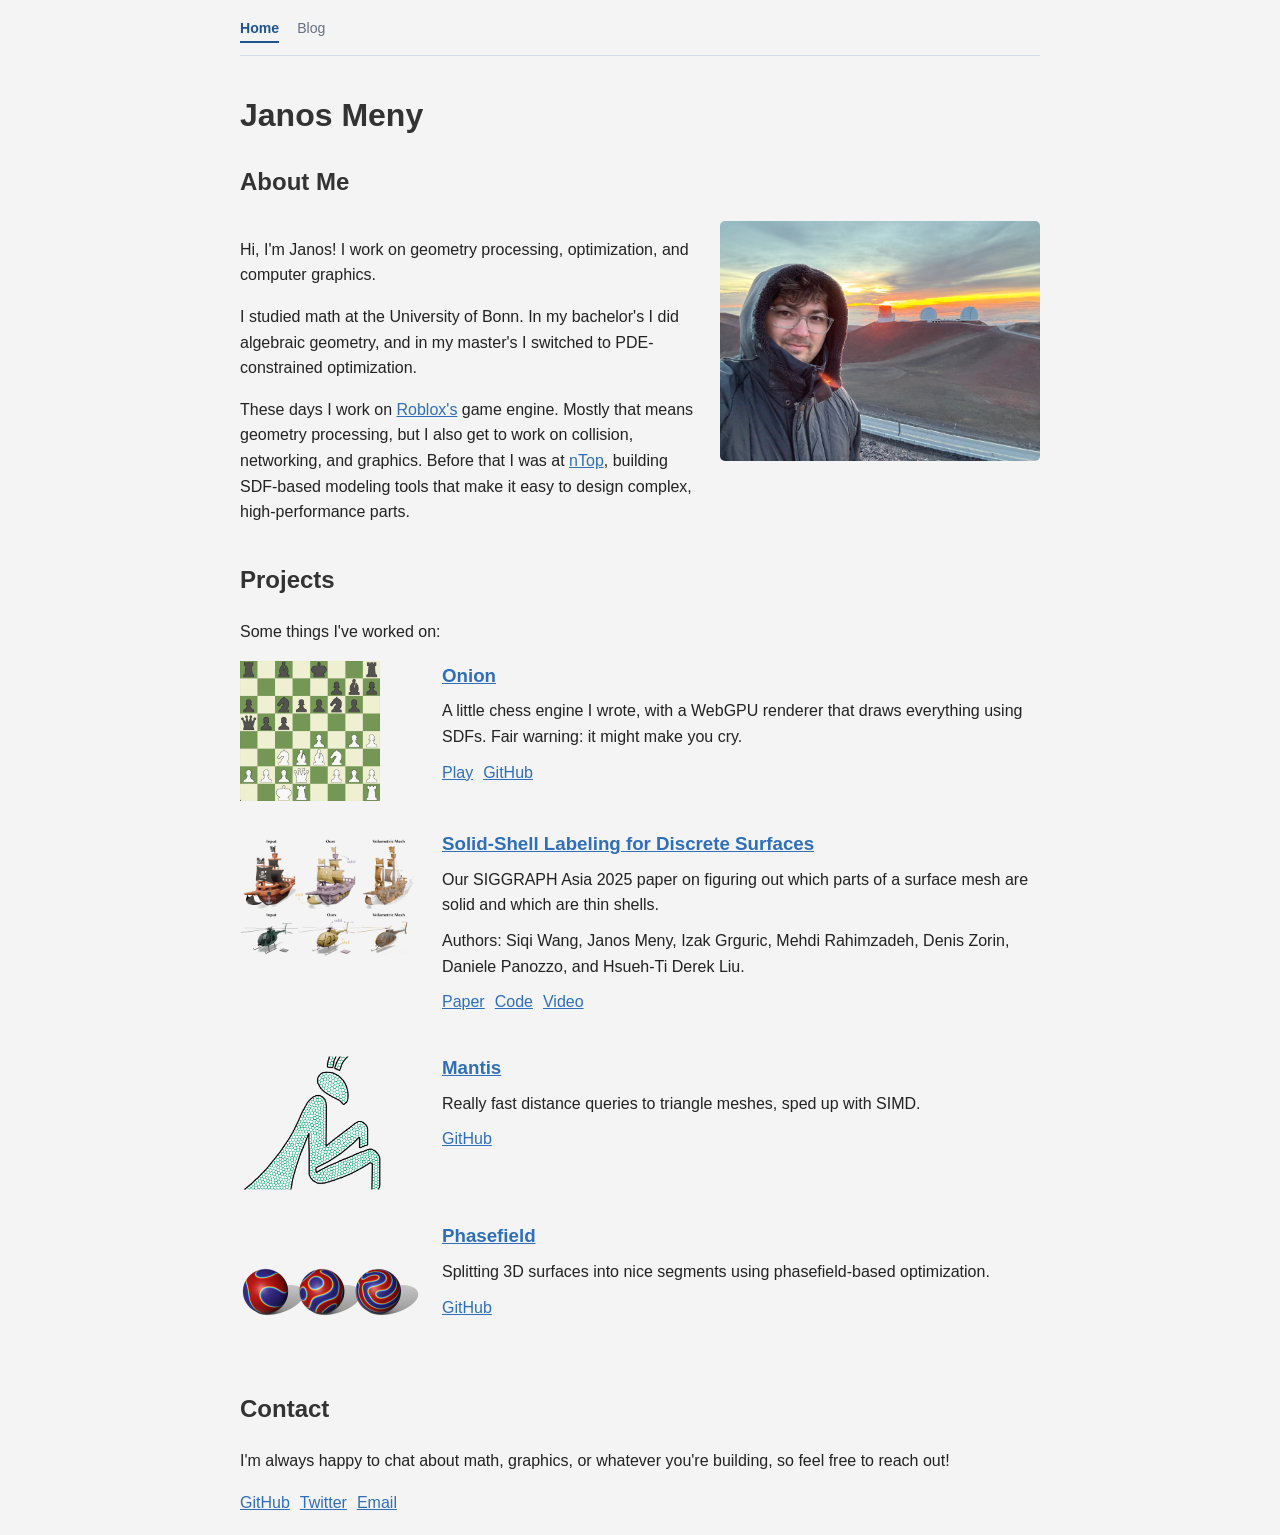
==== index.html @ 4517591b "Make front page copy friendlier Co-Authored-By: Claude Opus 5.5 <noreply@anthropic.com> Claude-Sessi" ====
<!DOCTYPE html>
<html lang="en">
<head>
    <meta charset="UTF-8">
    <meta name="viewport" content="width=device-width, initial-scale=1.0">
    <title>Janos Meny - Personal Website</title>
    <meta name="description" content="Janos Meny - geometry processing, optimization, and computer graphics.">
    <link rel="stylesheet" href="blog/blog.css?v=20260506c">
    <style>
        .about-section {
            display: flex;
            flex-direction: column;
            gap: 20px;
            align-items: center;
        }

        .about-image {
            width: min(100%, 320px);
            border-radius: 5px;
        }

        .project {
            margin-bottom: 28px;
        }

        .project-feature {
            --project-thumb-width: clamp(104px, 28vw, 180px);
            --project-thumb-height: calc(var(--project-thumb-width) * 0.78);
            display: grid;
            grid-template-columns: var(--project-thumb-width) minmax(0, 1fr);
            gap: 16px;
            align-items: flex-start;
        }

        .project-media {
            width: var(--project-thumb-width);
            height: var(--project-thumb-height);
            display: flex;
            align-items: center;
            justify-content: flex-start;
        }

        .project-preview {
            width: 100%;
            height: 100%;
            display: block;
            background: transparent;
            border: none;
            object-fit: contain;
            object-position: left center;
        }

        .project-copy {
            flex: 1;
            min-width: 0;
        }

        .project-copy h3 {
            margin: 0 0 8px;
        }

        .project-copy p {
            margin: 0 0 10px;
        }

        .project-links,
        .social-links {
            display: flex;
            flex-wrap: wrap;
            gap: 10px;
        }

        @media (min-width: 768px) {
            .about-section {
                flex-direction: row;
                align-items: flex-start;
            }

            .project-feature {
                gap: 22px;
            }
        }

        @media (max-width: 380px) {
            .project-feature {
                --project-thumb-width: 92px;
                gap: 12px;
            }
        }
    </style>
</head>
<body>
    <main class="page-shell">
        <nav class="page-nav" aria-label="Primary">
            <div class="nav-group">
                <a class="nav-link active" href="index.html" aria-current="page">Home</a>
                <a class="nav-link" href="blog/index.html">Blog</a>
            </div>
        </nav>

        <h1>Janos Meny</h1>

        <h2>About Me</h2>
        <div class="about-section">
            <div>
                <p>Hi, I'm Janos! I work on geometry processing, optimization, and computer graphics.</p>
                <p>I studied math at the University of Bonn. In my bachelor's I did algebraic geometry, and in my master's I switched to PDE-constrained optimization.</p>
                <p>These days I work on <a href="https://www.roblox.com" target="_blank" rel="noopener noreferrer">Roblox's</a> game engine. Mostly that means geometry processing, but I also get to work on collision, networking, and graphics. Before that I was at <a href="https://ntop.com" target="_blank" rel="noopener noreferrer">nTop</a>, building SDF-based modeling tools that make it easy to design complex, high-performance parts.</p>
            </div>
            <img src="janos_selfi.jpg" alt="Janos Meny" class="about-image">
        </div>

        <h2>Projects</h2>
        <p>Some things I've worked on:</p>

        <div class="project">
            <div class="project-feature">
                <a class="project-media" href="https://janos95.github.io/onion/" target="_blank" rel="noopener noreferrer">
                    <img src="onion_preview.gif" alt="Onion chess preview" class="project-preview">
                </a>
                <div class="project-copy">
                    <h3><a href="https://janos95.github.io/onion/" target="_blank" rel="noopener noreferrer">Onion</a></h3>
                    <p>A little chess engine I wrote, with a WebGPU renderer that draws everything using SDFs. Fair warning: it might make you cry.</p>
                    <p class="project-links">
                        <a href="https://janos95.github.io/onion/" target="_blank" rel="noopener noreferrer">Play</a>
                        <a href="https://github.com/Janos95/onion" target="_blank" rel="noopener noreferrer">GitHub</a>
                    </p>
                </div>
            </div>
        </div>

        <div class="project">
            <div class="project-feature">
                <a class="project-media" href="https://cs.nyu.edu/~sw4429/data/paper/sa25-solid.pdf" target="_blank" rel="noopener noreferrer">
                    <img src="solid_shell_preview.png" alt="Solid-Shell Labeling preview" class="project-preview">
                </a>
                <div class="project-copy">
                    <h3><a href="https://cs.nyu.edu/~sw4429/data/paper/sa25-solid.pdf" target="_blank" rel="noopener noreferrer">Solid-Shell Labeling for Discrete Surfaces</a></h3>
                    <p>Our SIGGRAPH Asia 2025 paper on figuring out which parts of a surface mesh are solid and which are thin shells.</p>
                    <p>Authors: Siqi Wang, Janos Meny, Izak Grguric, Mehdi Rahimzadeh, Denis Zorin, Daniele Panozzo, and Hsueh-Ti Derek Liu.</p>
                    <p class="project-links">
                        <a href="https://cs.nyu.edu/~sw4429/data/paper/sa25-solid.pdf" target="_blank" rel="noopener noreferrer">Paper</a>
                        <a href="https://github.com/rachael-wang/SolidShellLabeling" target="_blank" rel="noopener noreferrer">Code</a>
                        <a href="https://cs.nyu.edu/~sw4429/data/video/sa25-solid.mp4" target="_blank" rel="noopener noreferrer">Video</a>
                    </p>
                </div>
            </div>
        </div>

        <div class="project">
            <div class="project-feature">
                <a class="project-media" href="https://github.com/Janos95/mantis" target="_blank" rel="noopener noreferrer">
                    <img src="mantis_preview.png" alt="Mantis preview" class="project-preview">
                </a>
                <div class="project-copy">
                    <h3><a href="https://github.com/Janos95/mantis" target="_blank" rel="noopener noreferrer">Mantis</a></h3>
                    <p>Really fast distance queries to triangle meshes, sped up with SIMD.</p>
                    <p class="project-links">
                        <a href="https://github.com/Janos95/mantis" target="_blank" rel="noopener noreferrer">GitHub</a>
                    </p>
                </div>
            </div>
        </div>

        <div class="project">
            <div class="project-feature">
                <a class="project-media" href="https://github.com/Janos95/Phasefields" target="_blank" rel="noopener noreferrer">
                    <img src="phasefield_preview_small.png" alt="Phasefield preview" class="project-preview">
                </a>
                <div class="project-copy">
                    <h3><a href="https://github.com/Janos95/Phasefields" target="_blank" rel="noopener noreferrer">Phasefield</a></h3>
                    <p>Splitting 3D surfaces into nice segments using phasefield-based optimization.</p>
                    <p class="project-links">
                        <a href="https://github.com/Janos95/Phasefields" target="_blank" rel="noopener noreferrer">GitHub</a>
                    </p>
                </div>
            </div>
        </div>

        <h2>Contact</h2>
        <p>I'm always happy to chat about math, graphics, or whatever you're building, so feel free to reach out!</p>
        <div class="social-links">
            <a href="https://github.com/janos95" target="_blank" rel="noopener noreferrer">GitHub</a>
            <a href="https://twitter.com/MenyJanos" target="_blank" rel="noopener noreferrer">Twitter</a>
            <a href="mailto:janos.meny@googlemail.com">Email</a>
        </div>
    </main>
</body>
</html>
---- blog/blog.css ----
* {
    box-sizing: border-box;
}

:root {
    --link-color: #2f6fba;
    --link-color-hover: #1f548f;
    --link-border-color: #9fb9da;
    --link-background-color: #eef5ff;
}

html {
    color-scheme: light;
}

body {
    margin: 0;
    padding: 20px;
    font-family: Arial, sans-serif;
    line-height: 1.6;
    color: #222;
    background-color: #f4f4f4;
}

img {
    max-width: 100%;
}

a {
    color: var(--link-color);
}

a:hover,
a:focus-visible {
    color: var(--link-color-hover);
}

.page-shell {
    max-width: 800px;
    margin: 0 auto;
    padding: 0;
}

.page-nav {
    display: flex;
    justify-content: flex-start;
    align-items: center;
    gap: 18px;
    margin-bottom: 34px;
    padding-bottom: 12px;
    border-bottom: 1px solid #d7dde6;
    font-size: 0.88rem;
}

.nav-group {
    display: flex;
    align-items: center;
    gap: 18px;
}

.nav-link {
    display: inline-flex;
    padding: 0 0 4px;
    border-bottom: 2px solid transparent;
    color: #667085;
    font-weight: 500;
    line-height: 1.2;
    text-decoration: none;
    transition: border-color 120ms ease, color 120ms ease;
}

.nav-link:hover,
.nav-link:focus-visible {
    color: var(--link-color-hover);
    border-bottom-color: var(--link-border-color);
}

.nav-link.active {
    color: var(--link-color-hover);
    border-bottom-color: currentColor;
    font-weight: 600;
}

.hero {
    margin-bottom: 20px;
}

.eyebrow {
    display: none;
}

.hero h1 {
    margin: 0 0 12px 0;
    font-size: 2rem;
    line-height: 1.2;
    color: #333;
}

.hero p {
    margin: 0;
}

.dek {
    max-width: none;
    color: #222;
    font-size: 1rem;
}

.meta {
    margin-top: 10px;
    color: #555;
    font-size: 0.95rem;
}

.page-shell h1,
.page-shell h2 {
    color: #333;
}

.post-body,
.card-grid {
    display: block;
}

.post-body .section-card + .section-card {
    margin-top: 42px;
}

.section-card {
    padding: 0;
}

.section-card h2,
.section-card h3 {
    margin: 0 0 10px 0;
    line-height: 1.2;
    color: #333;
}

.section-card p {
    margin: 0 0 14px;
}

.section-card p:last-child,
.section-card ul:last-child {
    margin-bottom: 0;
}

.post-views {
    margin: 36px 0 0;
    padding-top: 16px;
    border-top: 1px solid #d7dde6;
    color: #667085;
    font-size: 0.92rem;
}

.post-views-count {
    color: #333;
}

.post-entry {
    --post-preview-width: clamp(112px, 30vw, 192px);
    display: grid;
    grid-template-columns: var(--post-preview-width) minmax(0, 1fr);
    align-items: flex-start;
    gap: 18px;
}

.post-entry + .post-entry {
    margin-top: 30px;
}

.post-preview-link {
    position: relative;
    display: block;
    width: 100%;
    margin: 0;
    border: 1px solid #d7dde6;
    border-radius: 18px;
    overflow: hidden;
    background: #ffffff;
    box-shadow: 0 1px 0 rgba(0, 0, 0, 0.03);
}

.post-preview-link:hover,
.post-preview-link:focus-visible {
    border-color: #b7c6df;
}

.post-preview-image {
    display: block;
    width: 100%;
    height: auto;
}

.post-copy {
    flex: 1 1 auto;
    min-width: 0;
}

.post-copy h2 {
    margin: 0 0 12px;
}

.post-copy p {
    margin: 0;
}

.blog-button {
    min-height: 32px;
    padding: 6px 12px;
    border: 1px solid #cbd5e1;
    border-radius: 999px;
    background: #f8fafc;
    color: var(--link-color);
    font: inherit;
    font-weight: 600;
    line-height: 1.2;
    cursor: pointer;
    transition: background 120ms ease, border-color 120ms ease, color 120ms ease;
}

.blog-button:hover,
.blog-button:focus-visible {
    border-color: var(--link-border-color);
    background: var(--link-background-color);
    color: var(--link-color-hover);
}

.blog-button:disabled {
    cursor: wait;
    opacity: 0.68;
}

.blog-button.secondary {
    background: #f4f4f4;
    border-color: #d7dde6;
    color: #667085;
}

.blog-button.secondary:hover,
.blog-button.secondary:focus-visible {
    border-color: #cbd5e1;
    background: #edf1f5;
    color: #333;
}

.figure-card {
    margin: 18px 0;
    padding: 0;
    border: 0;
    border-radius: 0;
    background: none;
}

.figure-card img {
    display: block;
    margin: 0 auto 10px;
    height: auto;
}

.figure-card figcaption {
    color: #555;
    font-size: 0.95rem;
    text-align: center;
}

.link-row {
    margin-top: 10px;
}

.link-pill {
    color: var(--link-color);
}

.list-clean {
    margin: 0;
    padding-left: 20px;
}

.list-clean li + li {
    margin-top: 8px;
}

.katex-display {
    overflow-x: auto;
    overflow-y: hidden;
    padding: 0.3rem 0;
}

@media (max-width: 380px) {
    .page-nav {
        justify-content: flex-start;
    }

    .post-entry {
        --post-preview-width: 100px;
        gap: 12px;
    }
}
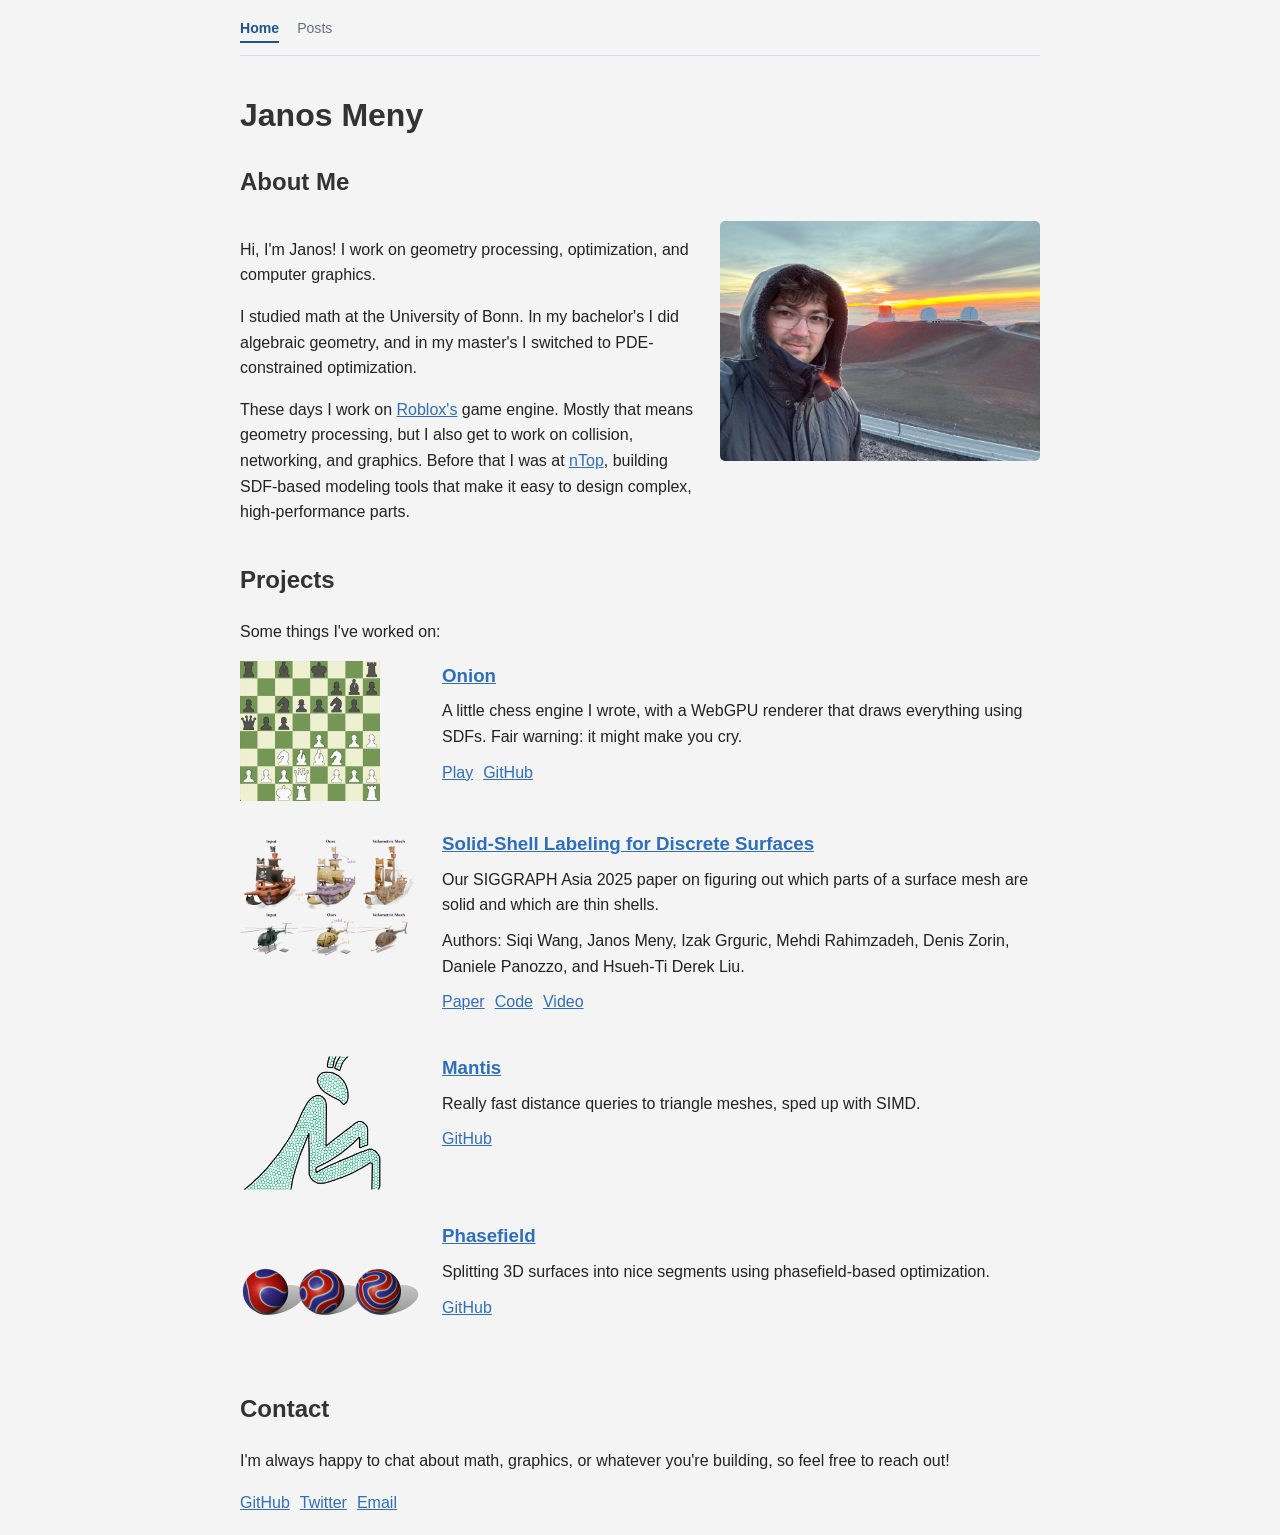
==== commit 97e8bfc3: "Rename Blog to Posts and simplify the post list Co-Authored-By: Claude Opus 5.5 <noreply@anthropic.c" ====
--- a/index.html
+++ b/index.html
@@ -5,7 +5,7 @@
     <meta name="viewport" content="width=device-width, initial-scale=1.0">
     <title>Janos Meny - Personal Website</title>
     <meta name="description" content="Janos Meny - geometry processing, optimization, and computer graphics.">
-    <link rel="stylesheet" href="blog/blog.css?v=20260506c">
+    <link rel="stylesheet" href="blog/blog.css?v=20261022a">
     <style>
         .about-section {
             display: flex;
@@ -94,7 +94,7 @@
         <nav class="page-nav" aria-label="Primary">
             <div class="nav-group">
                 <a class="nav-link active" href="index.html" aria-current="page">Home</a>
-                <a class="nav-link" href="blog/index.html">Blog</a>
+                <a class="nav-link" href="blog/index.html">Posts</a>
             </div>
         </nav>
 
--- a/blog/blog.css
+++ b/blog/blog.css
@@ -158,52 +158,70 @@
     color: #333;
 }
 
-.post-entry {
-    --post-preview-width: clamp(112px, 30vw, 192px);
-    display: grid;
-    grid-template-columns: var(--post-preview-width) minmax(0, 1fr);
-    align-items: flex-start;
-    gap: 18px;
-}
-
-.post-entry + .post-entry {
-    margin-top: 30px;
-}
-
-.post-preview-link {
-    position: relative;
-    display: block;
-    width: 100%;
+.post-list {
     margin: 0;
-    border: 1px solid #d7dde6;
-    border-radius: 18px;
-    overflow: hidden;
-    background: #ffffff;
-    box-shadow: 0 1px 0 rgba(0, 0, 0, 0.03);
-}
-
-.post-preview-link:hover,
-.post-preview-link:focus-visible {
-    border-color: #b7c6df;
-}
-
-.post-preview-image {
-    display: block;
-    width: 100%;
-    height: auto;
-}
-
-.post-copy {
-    flex: 1 1 auto;
+    padding: 0;
+    list-style: none;
+    border-top: 1px solid #d7dde6;
+}
+
+.post-list li {
+    border-bottom: 1px solid #d7dde6;
+}
+
+.post-item {
+    display: flex;
+    align-items: center;
+    gap: 16px;
+    padding: 16px 0;
+    color: inherit;
+    text-decoration: none;
+}
+
+.post-thumb {
+    flex: 0 0 auto;
+    width: 72px;
+    height: 72px;
+    border-radius: 8px;
+    object-fit: cover;
+    background: #fff;
+}
+
+.post-text {
+    display: flex;
+    flex-direction: column;
+    gap: 4px;
     min-width: 0;
 }
 
-.post-copy h2 {
-    margin: 0 0 12px;
-}
-
-.post-copy p {
-    margin: 0;
+.post-title {
+    color: var(--link-color);
+    font-size: 1.1rem;
+    font-weight: 600;
+    line-height: 1.3;
+}
+
+.post-desc {
+    color: #555;
+    font-size: 0.95rem;
+    line-height: 1.45;
+}
+
+.post-item:hover .post-title,
+.post-item:focus-visible .post-title {
+    color: var(--link-color-hover);
+    text-decoration: underline;
+}
+
+@media (min-width: 600px) {
+    .post-thumb {
+        width: 96px;
+        height: 96px;
+    }
+
+    .post-item {
+        gap: 20px;
+    }
 }
 
 .blog-button {
@@ -293,8 +311,4 @@
         justify-content: flex-start;
     }
 
-    .post-entry {
-        --post-preview-width: 100px;
-        gap: 12px;
-    }
-}
+}
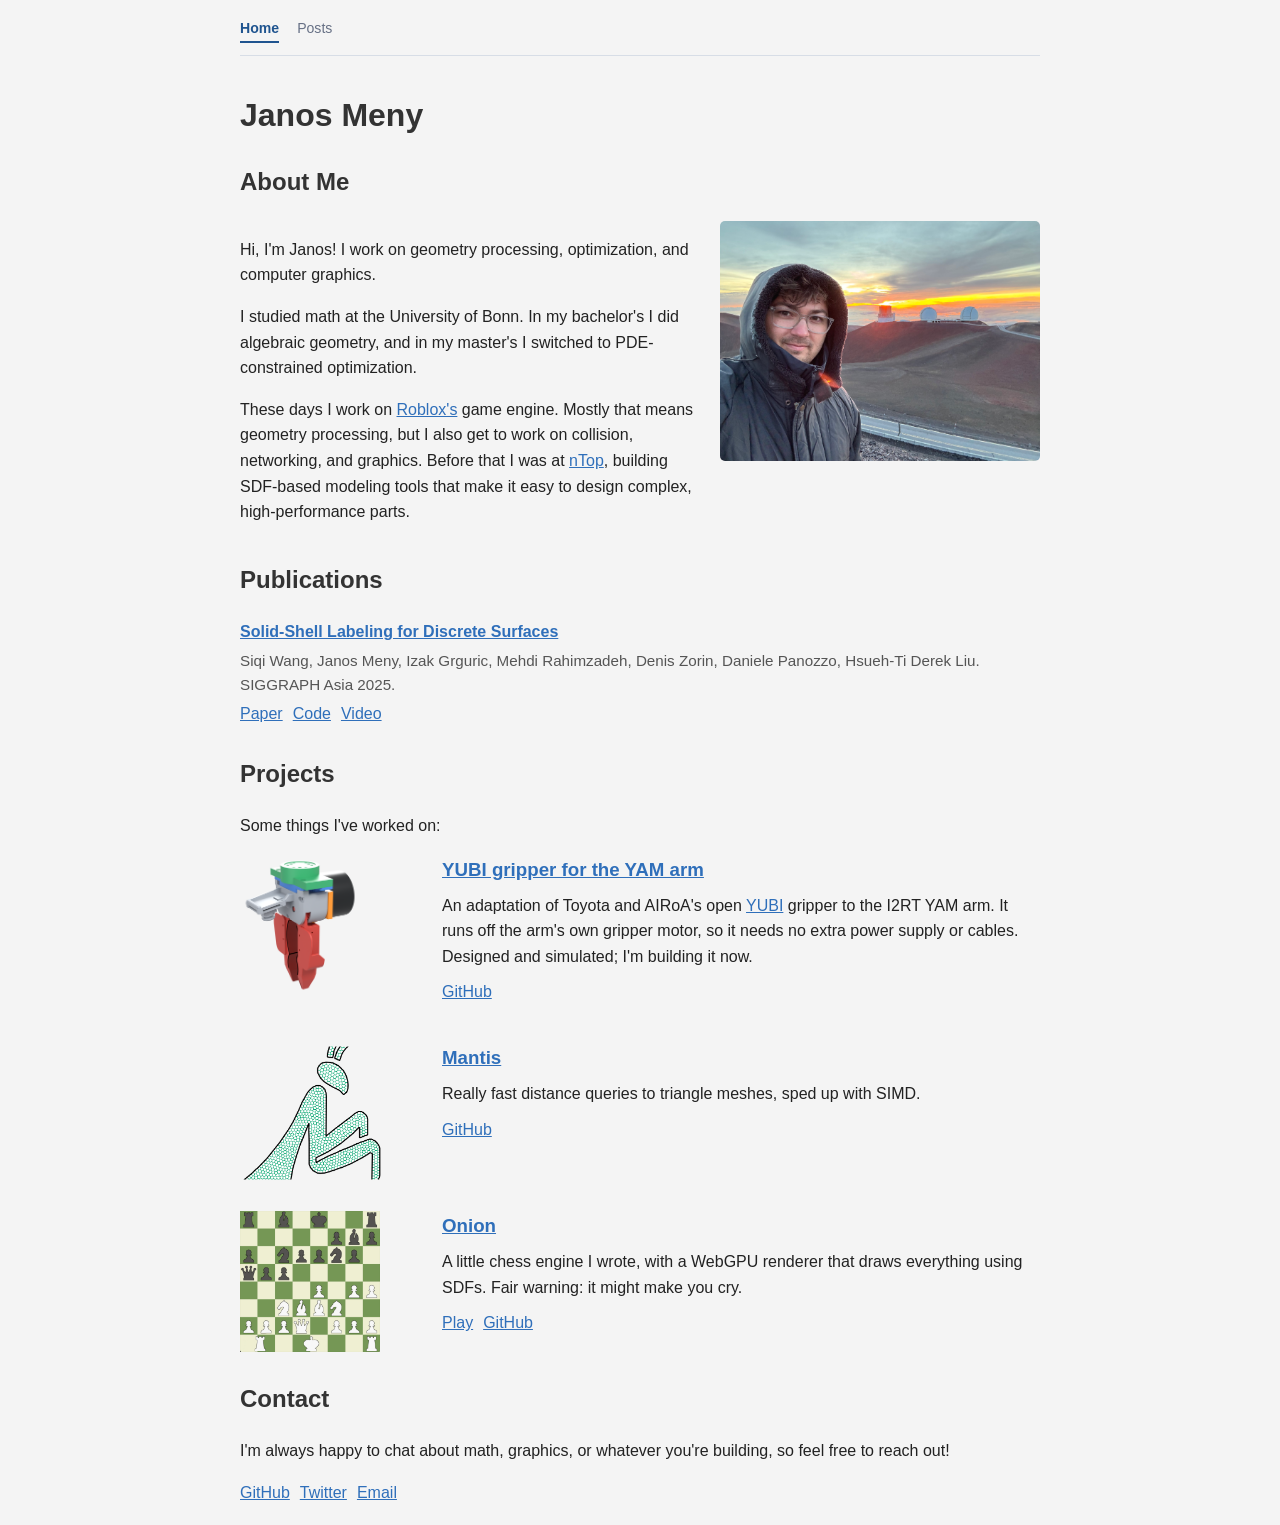
==== commit 1c33c859: "Add Publications and lead Projects with the YUBI gripper Move the Solid-Shell paper into a plain Pub" ====
--- a/index.html
+++ b/index.html
@@ -70,6 +70,37 @@
             gap: 10px;
         }
 
+        .publication-list {
+            margin: 0 0 28px;
+            padding: 0;
+            list-style: none;
+        }
+
+        .publication {
+            display: flex;
+            flex-direction: column;
+            gap: 4px;
+        }
+
+        .publication + .publication {
+            margin-top: 18px;
+        }
+
+        .publication-title {
+            font-weight: 600;
+        }
+
+        .publication-meta {
+            color: #555;
+            font-size: 0.95rem;
+        }
+
+        .publication-links {
+            display: flex;
+            flex-wrap: wrap;
+            gap: 10px;
+        }
+
         @media (min-width: 768px) {
             .about-section {
                 flex-direction: row;
@@ -110,8 +141,51 @@
             <img src="janos_selfi.jpg" alt="Janos Meny" class="about-image">
         </div>
 
+        <h2>Publications</h2>
+        <ul class="publication-list">
+            <li class="publication">
+                <a class="publication-title" href="https://cs.nyu.edu/~sw4429/data/paper/sa25-solid.pdf" target="_blank" rel="noopener noreferrer">Solid-Shell Labeling for Discrete Surfaces</a>
+                <span class="publication-meta">Siqi Wang, Janos Meny, Izak Grguric, Mehdi Rahimzadeh, Denis Zorin, Daniele Panozzo, Hsueh-Ti Derek Liu. SIGGRAPH Asia 2025.</span>
+                <span class="publication-links">
+                    <a href="https://cs.nyu.edu/~sw4429/data/paper/sa25-solid.pdf" target="_blank" rel="noopener noreferrer">Paper</a>
+                    <a href="https://github.com/rachael-wang/SolidShellLabeling" target="_blank" rel="noopener noreferrer">Code</a>
+                    <a href="https://cs.nyu.edu/~sw4429/data/video/sa25-solid.mp4" target="_blank" rel="noopener noreferrer">Video</a>
+                </span>
+            </li>
+        </ul>
+
         <h2>Projects</h2>
         <p>Some things I've worked on:</p>
+
+        <div class="project">
+            <div class="project-feature">
+                <a class="project-media" href="https://github.com/Janos95/yubi-yam" target="_blank" rel="noopener noreferrer">
+                    <img src="gripper_preview.png" alt="CAD render of the YUBI gripper adapted to the YAM arm" class="project-preview">
+                </a>
+                <div class="project-copy">
+                    <h3><a href="https://github.com/Janos95/yubi-yam" target="_blank" rel="noopener noreferrer">YUBI gripper for the YAM arm</a></h3>
+                    <p>An adaptation of Toyota and AIRoA's open <a href="https://yubi.airoa.io/" target="_blank" rel="noopener noreferrer">YUBI</a> gripper to the I2RT YAM arm. It runs off the arm's own gripper motor, so it needs no extra power supply or cables. Designed and simulated; I'm building it now.</p>
+                    <p class="project-links">
+                        <a href="https://github.com/Janos95/yubi-yam" target="_blank" rel="noopener noreferrer">GitHub</a>
+                    </p>
+                </div>
+            </div>
+        </div>
+
+        <div class="project">
+            <div class="project-feature">
+                <a class="project-media" href="https://github.com/Janos95/mantis" target="_blank" rel="noopener noreferrer">
+                    <img src="mantis_preview.png" alt="Mantis preview" class="project-preview">
+                </a>
+                <div class="project-copy">
+                    <h3><a href="https://github.com/Janos95/mantis" target="_blank" rel="noopener noreferrer">Mantis</a></h3>
+                    <p>Really fast distance queries to triangle meshes, sped up with SIMD.</p>
+                    <p class="project-links">
+                        <a href="https://github.com/Janos95/mantis" target="_blank" rel="noopener noreferrer">GitHub</a>
+                    </p>
+                </div>
+            </div>
+        </div>
 
         <div class="project">
             <div class="project-feature">
@@ -129,54 +203,6 @@
             </div>
         </div>
 
-        <div class="project">
-            <div class="project-feature">
-                <a class="project-media" href="https://cs.nyu.edu/~sw4429/data/paper/sa25-solid.pdf" target="_blank" rel="noopener noreferrer">
-                    <img src="solid_shell_preview.png" alt="Solid-Shell Labeling preview" class="project-preview">
-                </a>
-                <div class="project-copy">
-                    <h3><a href="https://cs.nyu.edu/~sw4429/data/paper/sa25-solid.pdf" target="_blank" rel="noopener noreferrer">Solid-Shell Labeling for Discrete Surfaces</a></h3>
-                    <p>Our SIGGRAPH Asia 2025 paper on figuring out which parts of a surface mesh are solid and which are thin shells.</p>
-                    <p>Authors: Siqi Wang, Janos Meny, Izak Grguric, Mehdi Rahimzadeh, Denis Zorin, Daniele Panozzo, and Hsueh-Ti Derek Liu.</p>
-                    <p class="project-links">
-                        <a href="https://cs.nyu.edu/~sw4429/data/paper/sa25-solid.pdf" target="_blank" rel="noopener noreferrer">Paper</a>
-                        <a href="https://github.com/rachael-wang/SolidShellLabeling" target="_blank" rel="noopener noreferrer">Code</a>
-                        <a href="https://cs.nyu.edu/~sw4429/data/video/sa25-solid.mp4" target="_blank" rel="noopener noreferrer">Video</a>
-                    </p>
-                </div>
-            </div>
-        </div>
-
-        <div class="project">
-            <div class="project-feature">
-                <a class="project-media" href="https://github.com/Janos95/mantis" target="_blank" rel="noopener noreferrer">
-                    <img src="mantis_preview.png" alt="Mantis preview" class="project-preview">
-                </a>
-                <div class="project-copy">
-                    <h3><a href="https://github.com/Janos95/mantis" target="_blank" rel="noopener noreferrer">Mantis</a></h3>
-                    <p>Really fast distance queries to triangle meshes, sped up with SIMD.</p>
-                    <p class="project-links">
-                        <a href="https://github.com/Janos95/mantis" target="_blank" rel="noopener noreferrer">GitHub</a>
-                    </p>
-                </div>
-            </div>
-        </div>
-
-        <div class="project">
-            <div class="project-feature">
-                <a class="project-media" href="https://github.com/Janos95/Phasefields" target="_blank" rel="noopener noreferrer">
-                    <img src="phasefield_preview_small.png" alt="Phasefield preview" class="project-preview">
-                </a>
-                <div class="project-copy">
-                    <h3><a href="https://github.com/Janos95/Phasefields" target="_blank" rel="noopener noreferrer">Phasefield</a></h3>
-                    <p>Splitting 3D surfaces into nice segments using phasefield-based optimization.</p>
-                    <p class="project-links">
-                        <a href="https://github.com/Janos95/Phasefields" target="_blank" rel="noopener noreferrer">GitHub</a>
-                    </p>
-                </div>
-            </div>
-        </div>
-
         <h2>Contact</h2>
         <p>I'm always happy to chat about math, graphics, or whatever you're building, so feel free to reach out!</p>
         <div class="social-links">
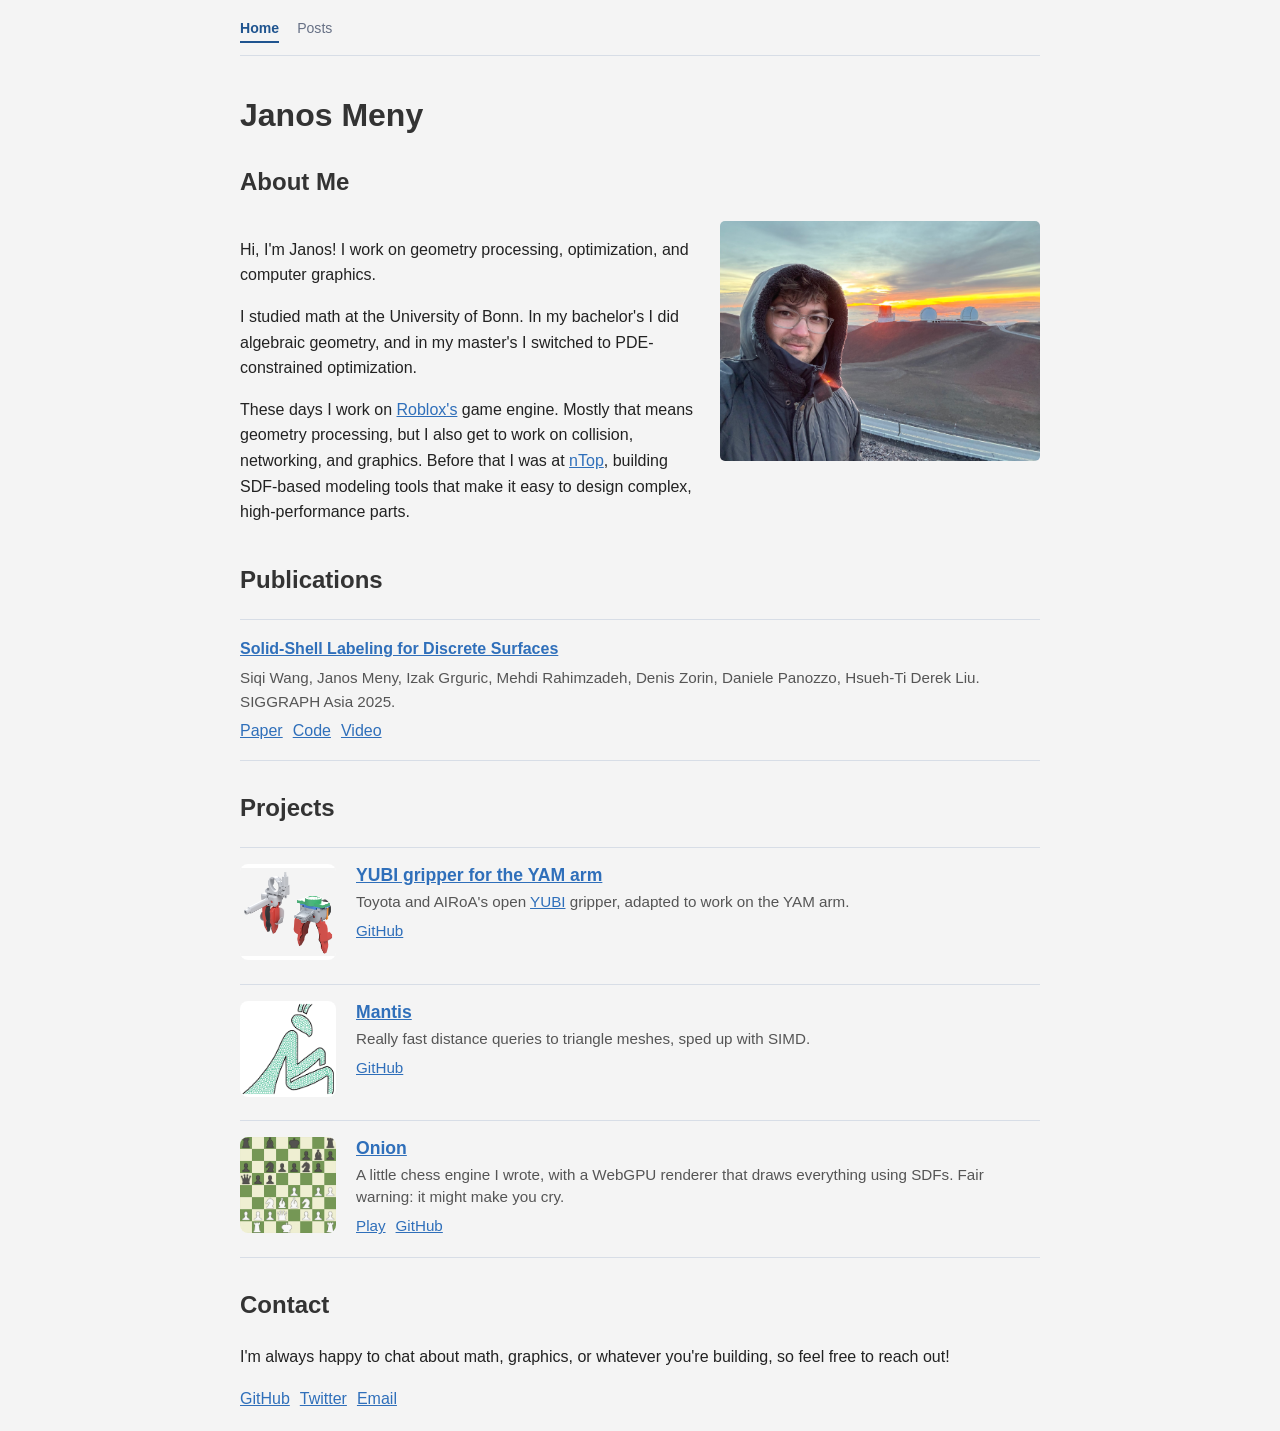
==== commit 9f459724: "Restyle Projects like the Posts list and render the YUBI glove and gripper Projects now use the same" ====
--- a/index.html
+++ b/index.html
@@ -19,48 +19,27 @@
             border-radius: 5px;
         }
 
-        .project {
+        .project-list {
             margin-bottom: 28px;
         }
 
-        .project-feature {
-            --project-thumb-width: clamp(104px, 28vw, 180px);
-            --project-thumb-height: calc(var(--project-thumb-width) * 0.78);
-            display: grid;
-            grid-template-columns: var(--project-thumb-width) minmax(0, 1fr);
-            gap: 16px;
+        .project-list .post-item {
             align-items: flex-start;
         }
 
-        .project-media {
-            width: var(--project-thumb-width);
-            height: var(--project-thumb-height);
-            display: flex;
-            align-items: center;
-            justify-content: flex-start;
+        .project-thumb-link {
+            flex: 0 0 auto;
+            display: block;
         }
 
-        .project-preview {
-            width: 100%;
-            height: 100%;
-            display: block;
-            background: transparent;
-            border: none;
+        .project-list .post-thumb {
+            background: #ffffff;
             object-fit: contain;
-            object-position: left center;
         }
 
-        .project-copy {
-            flex: 1;
-            min-width: 0;
-        }
-
-        .project-copy h3 {
-            margin: 0 0 8px;
-        }
-
-        .project-copy p {
-            margin: 0 0 10px;
+        .project-links {
+            margin-top: 2px;
+            font-size: 0.95rem;
         }
 
         .project-links,
@@ -74,16 +53,15 @@
             margin: 0 0 28px;
             padding: 0;
             list-style: none;
+            border-top: 1px solid #d7dde6;
         }
 
         .publication {
             display: flex;
             flex-direction: column;
             gap: 4px;
-        }
-
-        .publication + .publication {
-            margin-top: 18px;
+            padding: 16px 0;
+            border-bottom: 1px solid #d7dde6;
         }
 
         .publication-title {
@@ -107,17 +85,8 @@
                 align-items: flex-start;
             }
 
-            .project-feature {
-                gap: 22px;
-            }
         }
 
-        @media (max-width: 380px) {
-            .project-feature {
-                --project-thumb-width: 92px;
-                gap: 12px;
-            }
-        }
     </style>
 </head>
 <body>
@@ -155,53 +124,51 @@
         </ul>
 
         <h2>Projects</h2>
-        <p>Some things I've worked on:</p>
-
-        <div class="project">
-            <div class="project-feature">
-                <a class="project-media" href="https://github.com/Janos95/yubi-yam" target="_blank" rel="noopener noreferrer">
-                    <img src="gripper_preview.png" alt="CAD render of the YUBI gripper adapted to the YAM arm" class="project-preview">
-                </a>
-                <div class="project-copy">
-                    <h3><a href="https://github.com/Janos95/yubi-yam" target="_blank" rel="noopener noreferrer">YUBI gripper for the YAM arm</a></h3>
-                    <p>An adaptation of Toyota and AIRoA's open <a href="https://yubi.airoa.io/" target="_blank" rel="noopener noreferrer">YUBI</a> gripper to the I2RT YAM arm. It runs off the arm's own gripper motor, so it needs no extra power supply or cables. Designed and simulated; I'm building it now.</p>
-                    <p class="project-links">
-                        <a href="https://github.com/Janos95/yubi-yam" target="_blank" rel="noopener noreferrer">GitHub</a>
-                    </p>
+        <ul class="post-list project-list">
+            <li>
+                <div class="post-item">
+                    <a class="project-thumb-link" href="https://github.com/Janos95/yubi-yam" target="_blank" rel="noopener noreferrer" tabindex="-1" aria-hidden="true">
+                        <img class="post-thumb" src="gripper_preview.png" alt="Render of the YUBI glove and the YUBI gripper adapted to the YAM arm" loading="lazy">
+                    </a>
+                    <span class="post-text">
+                        <a class="post-title" href="https://github.com/Janos95/yubi-yam" target="_blank" rel="noopener noreferrer">YUBI gripper for the YAM arm</a>
+                        <span class="post-desc">Toyota and AIRoA's open <a href="https://yubi.airoa.io/" target="_blank" rel="noopener noreferrer">YUBI</a> gripper, adapted to work on the YAM arm.</span>
+                        <span class="project-links">
+                            <a href="https://github.com/Janos95/yubi-yam" target="_blank" rel="noopener noreferrer">GitHub</a>
+                        </span>
+                    </span>
                 </div>
-            </div>
-        </div>
-
-        <div class="project">
-            <div class="project-feature">
-                <a class="project-media" href="https://github.com/Janos95/mantis" target="_blank" rel="noopener noreferrer">
-                    <img src="mantis_preview.png" alt="Mantis preview" class="project-preview">
-                </a>
-                <div class="project-copy">
-                    <h3><a href="https://github.com/Janos95/mantis" target="_blank" rel="noopener noreferrer">Mantis</a></h3>
-                    <p>Really fast distance queries to triangle meshes, sped up with SIMD.</p>
-                    <p class="project-links">
-                        <a href="https://github.com/Janos95/mantis" target="_blank" rel="noopener noreferrer">GitHub</a>
-                    </p>
+            </li>
+            <li>
+                <div class="post-item">
+                    <a class="project-thumb-link" href="https://github.com/Janos95/mantis" target="_blank" rel="noopener noreferrer" tabindex="-1" aria-hidden="true">
+                        <img class="post-thumb" src="mantis_preview.png" alt="Mantis preview" loading="lazy">
+                    </a>
+                    <span class="post-text">
+                        <a class="post-title" href="https://github.com/Janos95/mantis" target="_blank" rel="noopener noreferrer">Mantis</a>
+                        <span class="post-desc">Really fast distance queries to triangle meshes, sped up with SIMD.</span>
+                        <span class="project-links">
+                            <a href="https://github.com/Janos95/mantis" target="_blank" rel="noopener noreferrer">GitHub</a>
+                        </span>
+                    </span>
                 </div>
-            </div>
-        </div>
-
-        <div class="project">
-            <div class="project-feature">
-                <a class="project-media" href="https://janos95.github.io/onion/" target="_blank" rel="noopener noreferrer">
-                    <img src="onion_preview.gif" alt="Onion chess preview" class="project-preview">
-                </a>
-                <div class="project-copy">
-                    <h3><a href="https://janos95.github.io/onion/" target="_blank" rel="noopener noreferrer">Onion</a></h3>
-                    <p>A little chess engine I wrote, with a WebGPU renderer that draws everything using SDFs. Fair warning: it might make you cry.</p>
-                    <p class="project-links">
-                        <a href="https://janos95.github.io/onion/" target="_blank" rel="noopener noreferrer">Play</a>
-                        <a href="https://github.com/Janos95/onion" target="_blank" rel="noopener noreferrer">GitHub</a>
-                    </p>
+            </li>
+            <li>
+                <div class="post-item">
+                    <a class="project-thumb-link" href="https://janos95.github.io/onion/" target="_blank" rel="noopener noreferrer" tabindex="-1" aria-hidden="true">
+                        <img class="post-thumb" src="onion_preview.gif" alt="Onion chess preview" loading="lazy">
+                    </a>
+                    <span class="post-text">
+                        <a class="post-title" href="https://janos95.github.io/onion/" target="_blank" rel="noopener noreferrer">Onion</a>
+                        <span class="post-desc">A little chess engine I wrote, with a WebGPU renderer that draws everything using SDFs. Fair warning: it might make you cry.</span>
+                        <span class="project-links">
+                            <a href="https://janos95.github.io/onion/" target="_blank" rel="noopener noreferrer">Play</a>
+                            <a href="https://github.com/Janos95/onion" target="_blank" rel="noopener noreferrer">GitHub</a>
+                        </span>
+                    </span>
                 </div>
-            </div>
-        </div>
+            </li>
+        </ul>
 
         <h2>Contact</h2>
         <p>I'm always happy to chat about math, graphics, or whatever you're building, so feel free to reach out!</p>
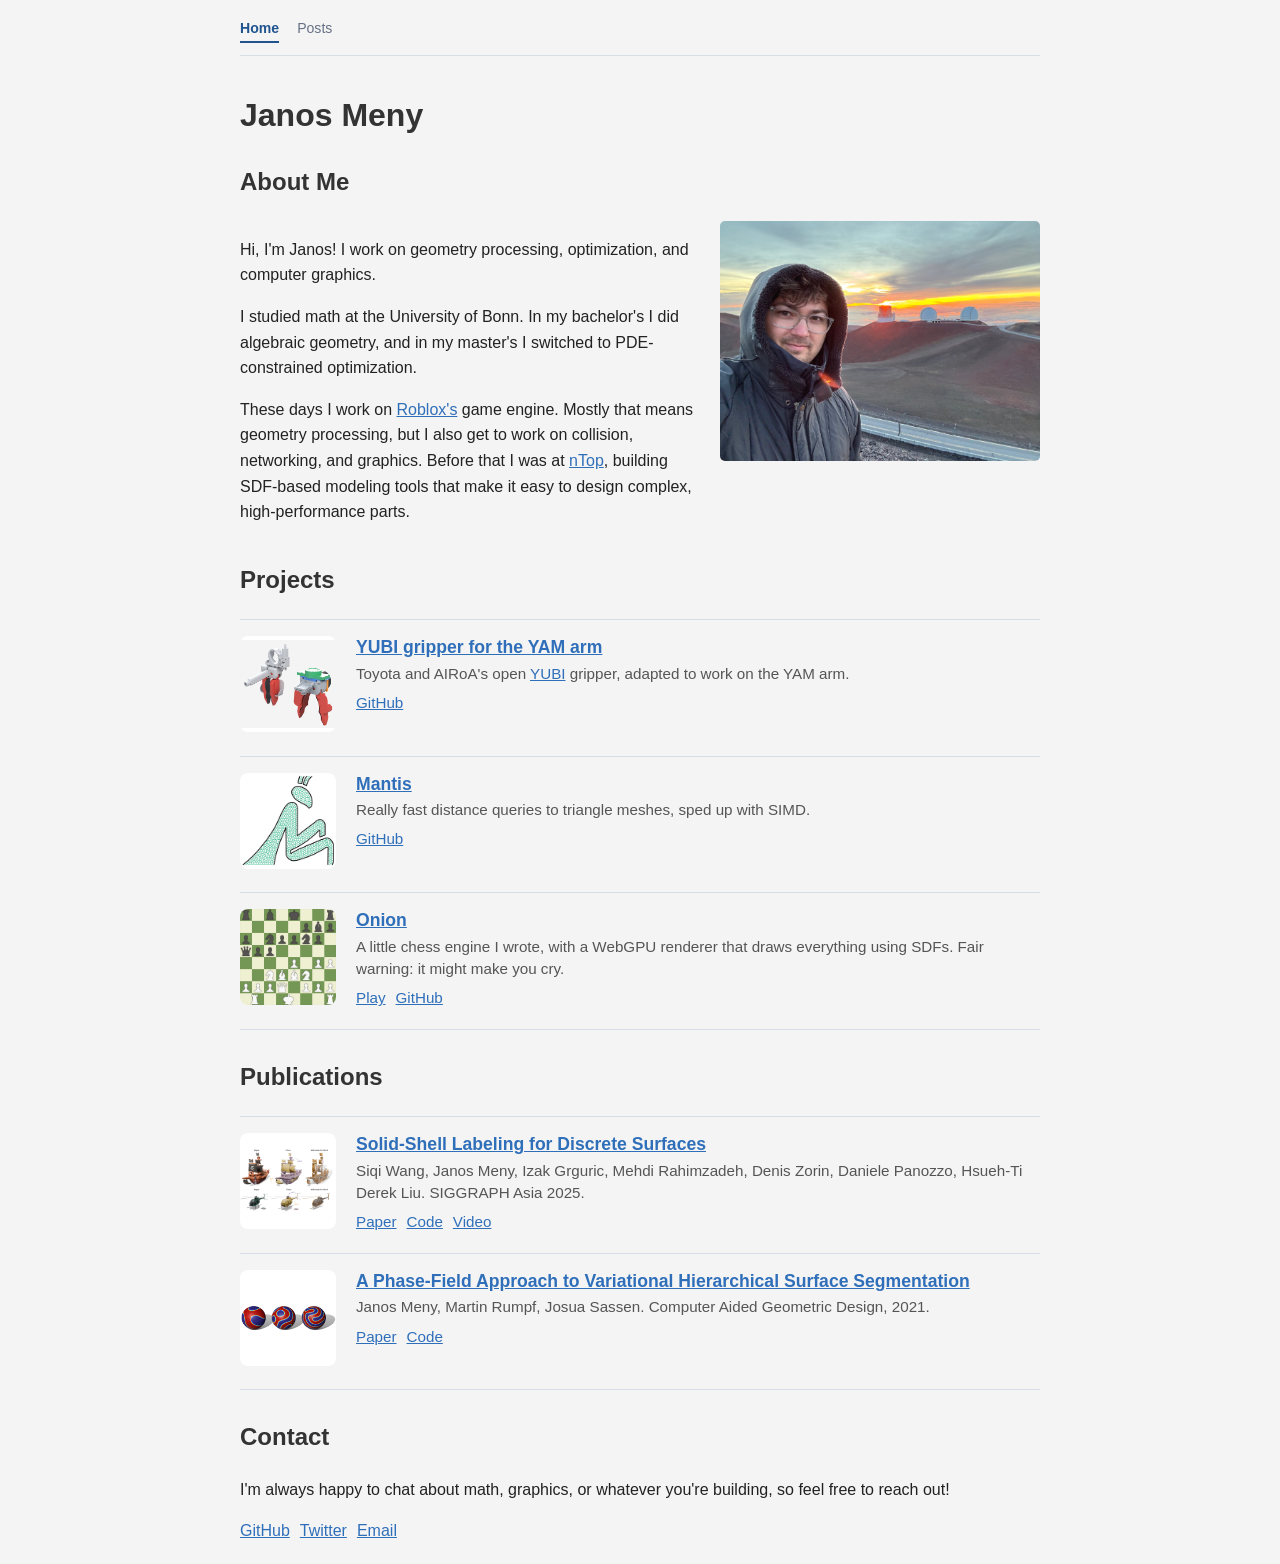
==== commit daf85661: "Put Projects first and bring back Publications with images Publications use the same thumbnail rows " ====
--- a/index.html
+++ b/index.html
@@ -110,19 +110,6 @@
             <img src="janos_selfi.jpg" alt="Janos Meny" class="about-image">
         </div>
 
-        <h2>Publications</h2>
-        <ul class="publication-list">
-            <li class="publication">
-                <a class="publication-title" href="https://cs.nyu.edu/~sw4429/data/paper/sa25-solid.pdf" target="_blank" rel="noopener noreferrer">Solid-Shell Labeling for Discrete Surfaces</a>
-                <span class="publication-meta">Siqi Wang, Janos Meny, Izak Grguric, Mehdi Rahimzadeh, Denis Zorin, Daniele Panozzo, Hsueh-Ti Derek Liu. SIGGRAPH Asia 2025.</span>
-                <span class="publication-links">
-                    <a href="https://cs.nyu.edu/~sw4429/data/paper/sa25-solid.pdf" target="_blank" rel="noopener noreferrer">Paper</a>
-                    <a href="https://github.com/rachael-wang/SolidShellLabeling" target="_blank" rel="noopener noreferrer">Code</a>
-                    <a href="https://cs.nyu.edu/~sw4429/data/video/sa25-solid.mp4" target="_blank" rel="noopener noreferrer">Video</a>
-                </span>
-            </li>
-        </ul>
-
         <h2>Projects</h2>
         <ul class="post-list project-list">
             <li>
@@ -164,6 +151,41 @@
                         <span class="project-links">
                             <a href="https://janos95.github.io/onion/" target="_blank" rel="noopener noreferrer">Play</a>
                             <a href="https://github.com/Janos95/onion" target="_blank" rel="noopener noreferrer">GitHub</a>
+                        </span>
+                    </span>
+                </div>
+            </li>
+        </ul>
+
+        <h2>Publications</h2>
+        <ul class="post-list project-list">
+            <li>
+                <div class="post-item">
+                    <a class="project-thumb-link" href="https://cs.nyu.edu/~sw4429/data/paper/sa25-solid.pdf" target="_blank" rel="noopener noreferrer" tabindex="-1" aria-hidden="true">
+                        <img class="post-thumb" src="solid_shell_preview.png" alt="Solid-Shell Labeling preview" loading="lazy">
+                    </a>
+                    <span class="post-text">
+                        <a class="post-title" href="https://cs.nyu.edu/~sw4429/data/paper/sa25-solid.pdf" target="_blank" rel="noopener noreferrer">Solid-Shell Labeling for Discrete Surfaces</a>
+                        <span class="post-desc">Siqi Wang, Janos Meny, Izak Grguric, Mehdi Rahimzadeh, Denis Zorin, Daniele Panozzo, Hsueh-Ti Derek Liu. SIGGRAPH Asia 2025.</span>
+                        <span class="project-links">
+                            <a href="https://cs.nyu.edu/~sw4429/data/paper/sa25-solid.pdf" target="_blank" rel="noopener noreferrer">Paper</a>
+                            <a href="https://github.com/rachael-wang/SolidShellLabeling" target="_blank" rel="noopener noreferrer">Code</a>
+                            <a href="https://cs.nyu.edu/~sw4429/data/video/sa25-solid.mp4" target="_blank" rel="noopener noreferrer">Video</a>
+                        </span>
+                    </span>
+                </div>
+            </li>
+            <li>
+                <div class="post-item">
+                    <a class="project-thumb-link" href="https://www.ins.uni-bonn.de/media/public/publication-media/MeRuSa21.pdf?pk=1560" target="_blank" rel="noopener noreferrer" tabindex="-1" aria-hidden="true">
+                        <img class="post-thumb" src="phasefield_preview_small.png" alt="Phase-field surface segmentation preview" loading="lazy">
+                    </a>
+                    <span class="post-text">
+                        <a class="post-title" href="https://www.ins.uni-bonn.de/media/public/publication-media/MeRuSa21.pdf?pk=1560" target="_blank" rel="noopener noreferrer">A Phase-Field Approach to Variational Hierarchical Surface Segmentation</a>
+                        <span class="post-desc">Janos Meny, Martin Rumpf, Josua Sassen. Computer Aided Geometric Design, 2021.</span>
+                        <span class="project-links">
+                            <a href="https://www.ins.uni-bonn.de/media/public/publication-media/MeRuSa21.pdf?pk=1560" target="_blank" rel="noopener noreferrer">Paper</a>
+                            <a href="https://github.com/Janos95/Phasefields" target="_blank" rel="noopener noreferrer">Code</a>
                         </span>
                     </span>
                 </div>
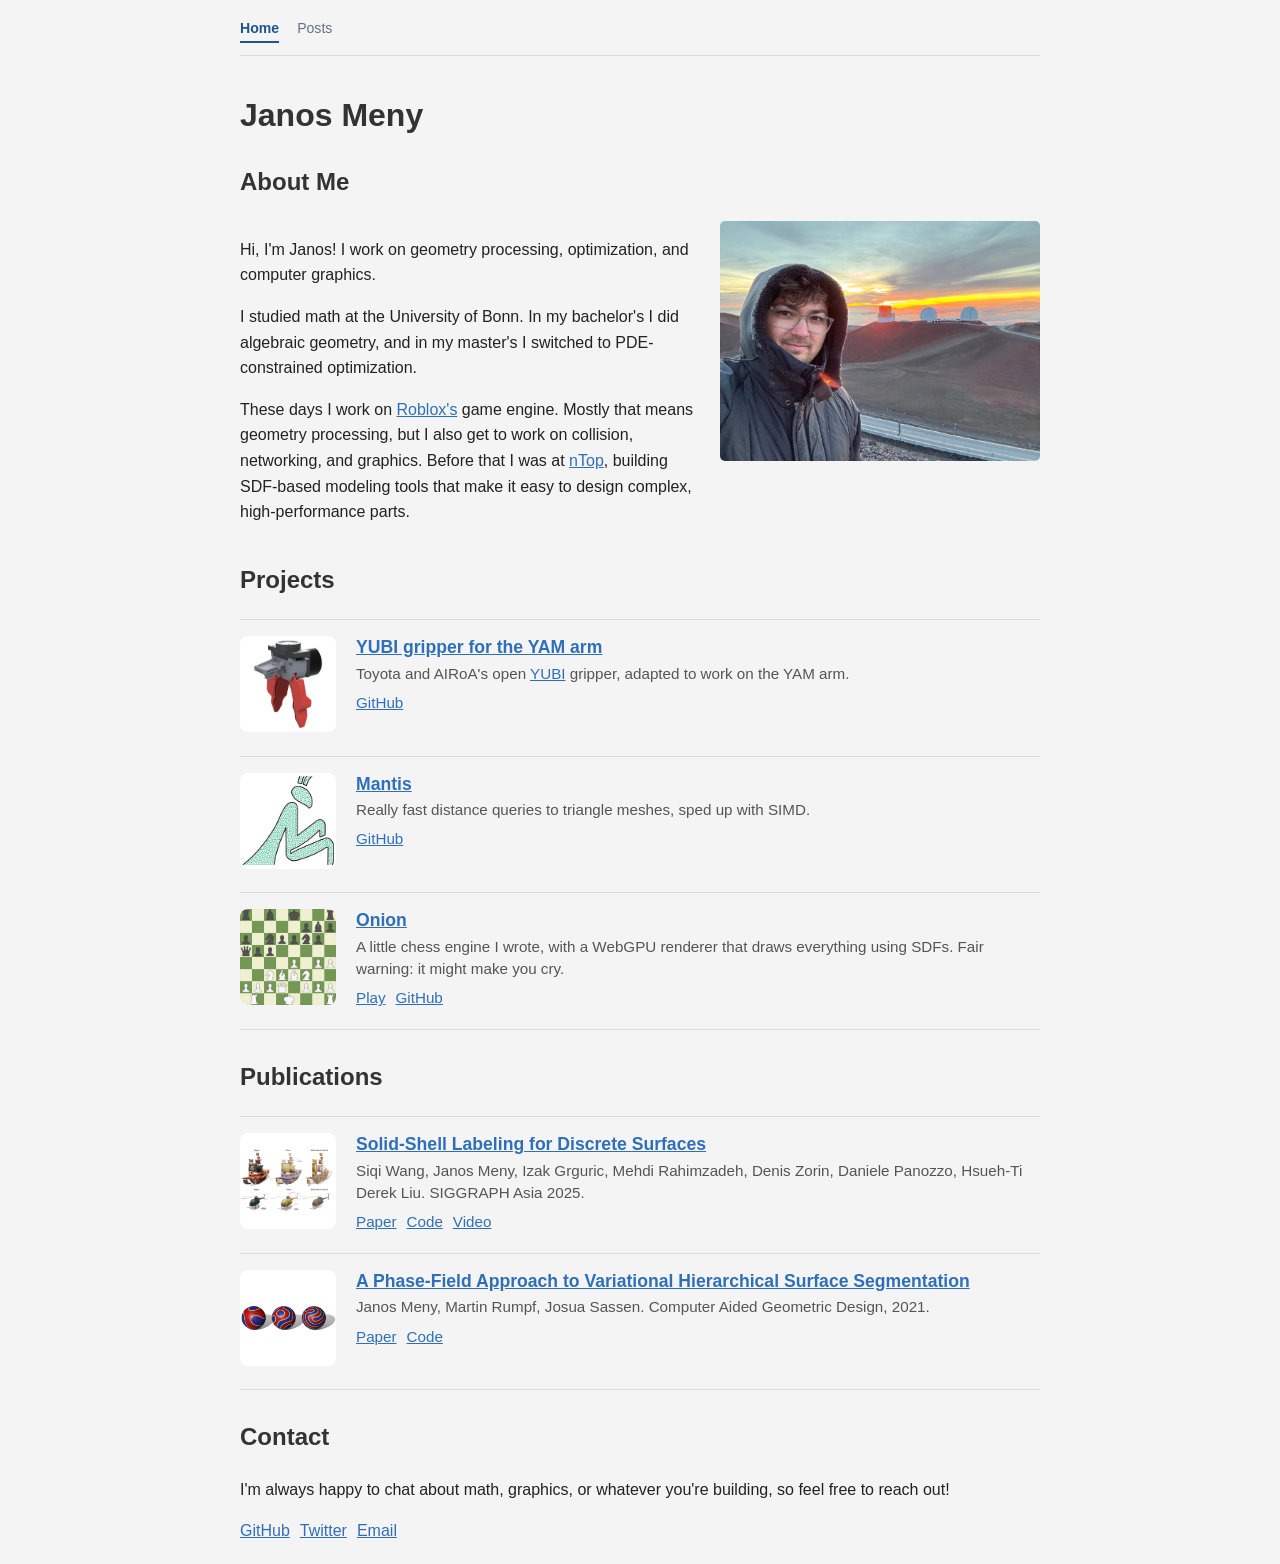
==== commit b26ecea6: "Use a gripper-only render with darker materials Co-Authored-By: Claude Opus 5.5 <noreply@anthropic.c" ====
--- a/index.html
+++ b/index.html
@@ -115,7 +115,7 @@
             <li>
                 <div class="post-item">
                     <a class="project-thumb-link" href="https://github.com/Janos95/yubi-yam" target="_blank" rel="noopener noreferrer" tabindex="-1" aria-hidden="true">
-                        <img class="post-thumb" src="gripper_preview.png" alt="Render of the YUBI glove and the YUBI gripper adapted to the YAM arm" loading="lazy">
+                        <img class="post-thumb" src="gripper_preview.png" alt="Render of the YUBI gripper adapted to the YAM arm" loading="lazy">
                     </a>
                     <span class="post-text">
                         <a class="post-title" href="https://github.com/Janos95/yubi-yam" target="_blank" rel="noopener noreferrer">YUBI gripper for the YAM arm</a>
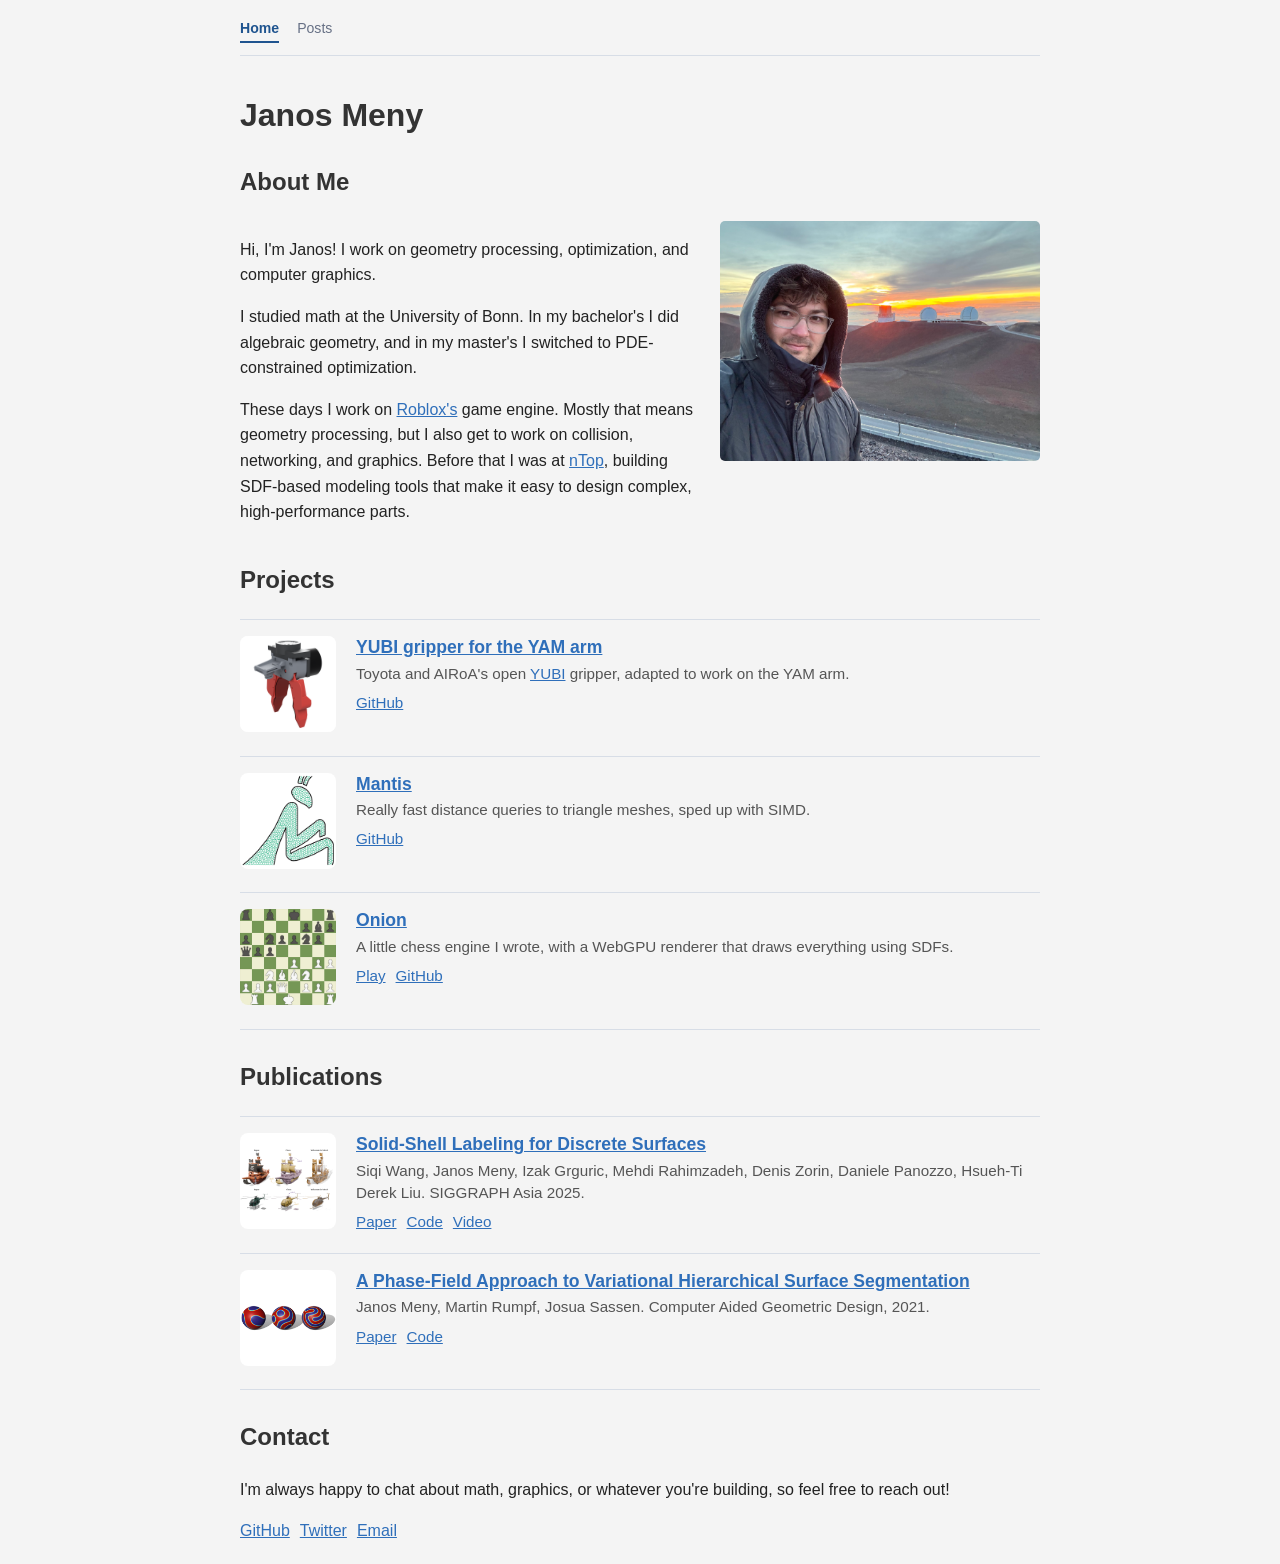
==== commit f4ddc8be: "Trim the Onion description Co-Authored-By: Claude Opus 5.5 <noreply@anthropic.com> Claude-Session: h" ====
--- a/index.html
+++ b/index.html
@@ -147,7 +147,7 @@
                     </a>
                     <span class="post-text">
                         <a class="post-title" href="https://janos95.github.io/onion/" target="_blank" rel="noopener noreferrer">Onion</a>
-                        <span class="post-desc">A little chess engine I wrote, with a WebGPU renderer that draws everything using SDFs. Fair warning: it might make you cry.</span>
+                        <span class="post-desc">A little chess engine I wrote, with a WebGPU renderer that draws everything using SDFs.</span>
                         <span class="project-links">
                             <a href="https://janos95.github.io/onion/" target="_blank" rel="noopener noreferrer">Play</a>
                             <a href="https://github.com/Janos95/onion" target="_blank" rel="noopener noreferrer">GitHub</a>
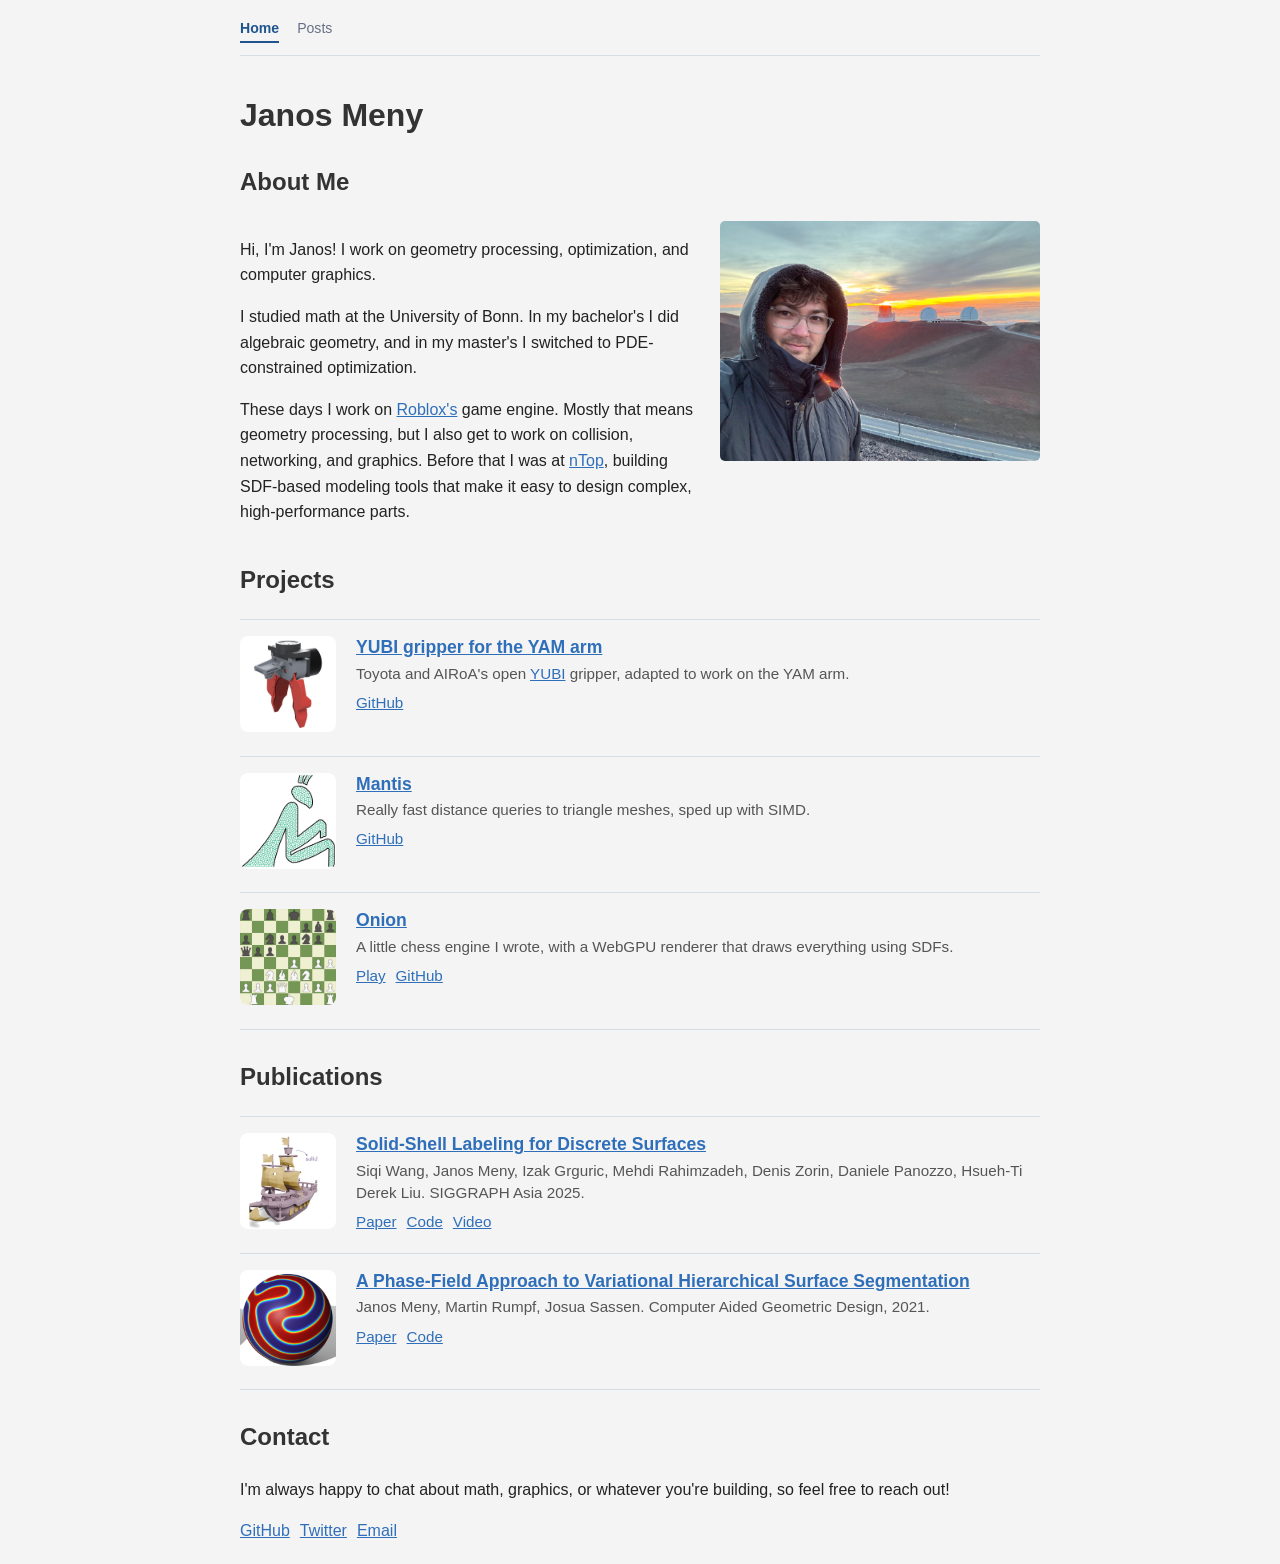
==== commit 04cd04a9: "Give every project and publication a square thumbnail The paper previews were wide strips that only " ====
--- a/index.html
+++ b/index.html
@@ -34,7 +34,7 @@
 
         .project-list .post-thumb {
             background: #ffffff;
-            object-fit: contain;
+            object-fit: cover;
         }
 
         .project-links {
@@ -162,7 +162,7 @@
             <li>
                 <div class="post-item">
                     <a class="project-thumb-link" href="https://cs.nyu.edu/~sw4429/data/paper/sa25-solid.pdf" target="_blank" rel="noopener noreferrer" tabindex="-1" aria-hidden="true">
-                        <img class="post-thumb" src="solid_shell_preview.png" alt="Solid-Shell Labeling preview" loading="lazy">
+                        <img class="post-thumb" src="solid_shell_thumb.png" alt="Solid-Shell Labeling preview" loading="lazy">
                     </a>
                     <span class="post-text">
                         <a class="post-title" href="https://cs.nyu.edu/~sw4429/data/paper/sa25-solid.pdf" target="_blank" rel="noopener noreferrer">Solid-Shell Labeling for Discrete Surfaces</a>
@@ -178,7 +178,7 @@
             <li>
                 <div class="post-item">
                     <a class="project-thumb-link" href="https://www.ins.uni-bonn.de/media/public/publication-media/MeRuSa21.pdf?pk=1560" target="_blank" rel="noopener noreferrer" tabindex="-1" aria-hidden="true">
-                        <img class="post-thumb" src="phasefield_preview_small.png" alt="Phase-field surface segmentation preview" loading="lazy">
+                        <img class="post-thumb" src="phasefield_thumb.png" alt="Phase-field surface segmentation preview" loading="lazy">
                     </a>
                     <span class="post-text">
                         <a class="post-title" href="https://www.ins.uni-bonn.de/media/public/publication-media/MeRuSa21.pdf?pk=1560" target="_blank" rel="noopener noreferrer">A Phase-Field Approach to Variational Hierarchical Surface Segmentation</a>
